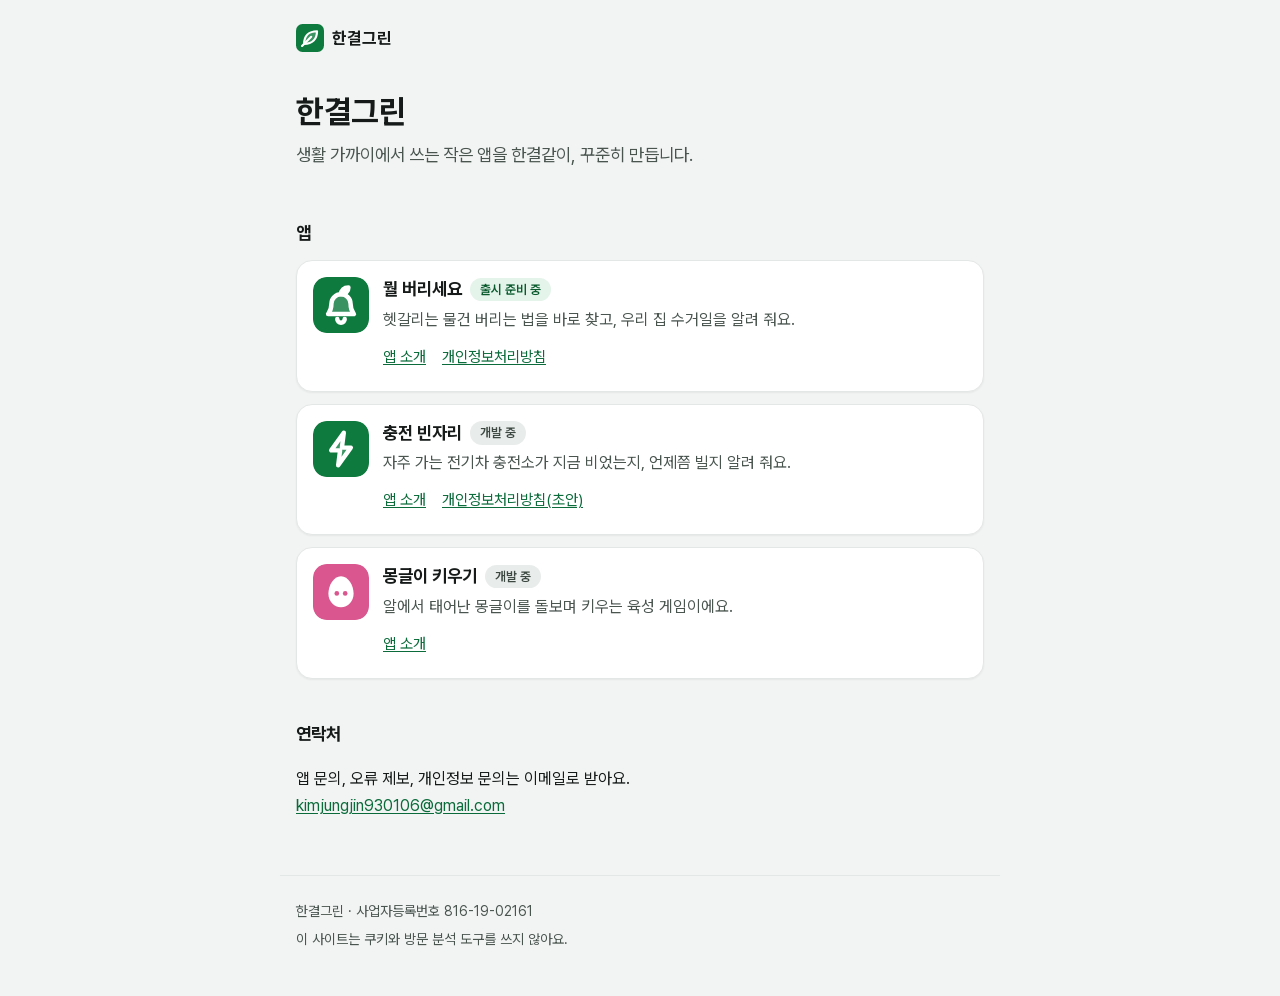
==== index.html @ 0e4de714 "한결그린 사이트 첫 게시: 앱 소개·개인정보처리방침·app-ads.txt 자리" ====
<!doctype html>
<html lang="ko">
<head>
<meta charset="utf-8">
<meta name="viewport" content="width=device-width, initial-scale=1">
<title>한결그린</title>
<meta name="description" content="한결그린이 만드는 앱: 뭘 버리세요(분리배출 검색·수거일 알림), 충전 빈자리, 몽글이 키우기.">
<meta name="format-detection" content="telephone=no">
<meta name="theme-color" content="#f2f4f3" media="(prefers-color-scheme: light)">
<meta name="theme-color" content="#0f1211" media="(prefers-color-scheme: dark)">
<meta property="og:type" content="website">
<meta property="og:title" content="한결그린">
<meta property="og:description" content="생활 가까이에서 쓰는 작은 앱을 꾸준히 만듭니다.">
<link rel="icon" href="assets/favicon.svg" type="image/svg+xml">
<link rel="apple-touch-icon" href="assets/apple-touch-icon.png">
<link rel="stylesheet" href="assets/site.css">
</head>
<body>
<header class="site-head wrap">
  <a class="brand" href="./" aria-current="page">
    <svg viewBox="0 0 24 24" aria-hidden="true"><rect width="24" height="24" rx="5.5" fill="#0E7A3E"/><g fill="none" stroke="#fff" stroke-width="1.9" stroke-linecap="round" stroke-linejoin="round"><path d="M7 17C7 10.4 11 6.2 18 6.2C18 13 14 17 7 17z" fill="#fff" fill-opacity=".2"/><path d="M5.2 18.8L13 11"/></g></svg>
    한결그린
  </a>
</header>

<main class="wrap">
  <section class="hero">
    <h1>한결그린</h1>
    <p class="lead">생활 가까이에서 쓰는 작은 앱을 한결같이, 꾸준히 만듭니다.</p>
  </section>

  <h2 class="section" id="apps">앱</h2>
  <ul class="apps">
    <li class="app-card">
      <div class="app-icon"><img src="assets/waste/icon.svg" alt="" width="56" height="56"></div>
      <div>
        <div class="app-title"><h3><a href="apps/waste/">뭘 버리세요</a></h3><span class="badge badge-ready">출시 준비 중</span></div>
        <p>헷갈리는 물건 버리는 법을 바로 찾고, 우리 집 수거일을 알려 줘요.</p>
        <ul class="links">
          <li><a href="apps/waste/">앱 소개</a></li>
          <li><a href="apps/waste/privacy.html">개인정보처리방침</a></li>
        </ul>
      </div>
    </li>
    <li class="app-card">
      <div class="app-icon"><svg viewBox="0 0 24 24" aria-hidden="true"><rect width="24" height="24" rx="5.5" fill="#0E7A3E"/><path d="M13.2 5L7.8 12.6h3.8L10.8 19l5.4-7.6h-3.8z" fill="#fff" fill-opacity=".2" stroke="#fff" stroke-width="1.9" stroke-linecap="round" stroke-linejoin="round"/></svg></div>
      <div>
        <div class="app-title"><h3><a href="apps/ev/">충전 빈자리</a></h3><span class="badge badge-dev">개발 중</span></div>
        <p>자주 가는 전기차 충전소가 지금 비었는지, 언제쯤 빌지 알려 줘요.</p>
        <ul class="links">
          <li><a href="apps/ev/">앱 소개</a></li>
          <li><a href="apps/ev/privacy.html">개인정보처리방침(초안)</a></li>
        </ul>
      </div>
    </li>
    <li class="app-card">
      <div class="app-icon"><svg viewBox="0 0 24 24" aria-hidden="true"><rect width="24" height="24" rx="5.5" fill="#D9578E"/><path d="M12 5.2c-3.2 0-5.4 4-5.4 7.5 0 3.2 2.4 5.8 5.4 5.8s5.4-2.6 5.4-5.8c0-3.5-2.2-7.5-5.4-7.5z" fill="#fff"/><circle cx="10.2" cy="12.6" r="1" fill="#D9578E"/><circle cx="13.8" cy="12.6" r="1" fill="#D9578E"/></svg></div>
      <div>
        <div class="app-title"><h3><a href="apps/pet/">몽글이 키우기</a></h3><span class="badge badge-dev">개발 중</span></div>
        <p>알에서 태어난 몽글이를 돌보며 키우는 육성 게임이에요.</p>
        <ul class="links">
          <li><a href="apps/pet/">앱 소개</a></li>
        </ul>
      </div>
    </li>
  </ul>

  <h2 class="section" id="contact">연락처</h2>
  <p>앱 문의, 오류 제보, 개인정보 문의는 이메일로 받아요.<br>
    <a href="mailto:kimjungjin930106@gmail.com">kimjungjin930106@gmail.com</a></p>
</main>

<footer class="site-foot wrap">
  <p>한결그린 · 사업자등록번호 816-19-02161</p>
  <p>이 사이트는 쿠키와 방문 분석 도구를 쓰지 않아요.</p>
</footer>
</body>
</html>
---- assets/site.css ----
/* 한결그린 사이트 공통 스타일. 외부 주소·쿠키·추적 없음. 색은 앱 1(뭘 버리세요)의 토큰과 같다. */

/* Pretendard Variable (SIL OFL 1.1, assets/fonts/LICENSE-Pretendard.txt).
   2MB라서 font-display: optional — 느린 첫 방문은 기기 글꼴로 바로 보이고, 받아 둔 뒤부터 Pretendard로 보인다.
   더 가볍게 하려면 이 @font-face 블록과 assets/fonts/ 폴더를 지우면 된다(기기 글꼴로 그대로 동작). */
@font-face {
  font-family: 'Pretendard Variable';
  font-weight: 45 920;
  font-style: normal;
  font-display: optional;
  src: url('fonts/PretendardVariable.woff2') format('woff2-variations'),
       url('fonts/PretendardVariable.woff2') format('woff2');
}

:root {
  --bg: #f2f4f3;
  --surface: #ffffff;
  --text: #161b19;
  --muted: #4a5550;
  --line: #e3e7e5;
  --accent: #0e7a3e;
  --accent-text: #0b6b3b;
  --accent-soft: #e4f4ea;
  --on-accent-soft: #0a5a2e;
  --neutral-soft: #e8ecea;
  --on-neutral-soft: #3d4843;
  --warn-soft: #fbf0db;
  --on-warn-soft: #6e4a00;
  --shadow: 0 1px 2px rgba(22, 27, 25, 0.06);
  --radius: 16px;
  --font: 'Pretendard Variable', Pretendard, -apple-system, BlinkMacSystemFont, system-ui,
    'Apple SD Gothic Neo', 'Noto Sans KR', 'Malgun Gothic', 'Segoe UI', sans-serif;
  color-scheme: light dark;
}

@media (prefers-color-scheme: dark) {
  :root {
    --bg: #0f1211;
    --surface: #191d1b;
    --text: #eef2f0;
    --muted: #a9b4af;
    --line: #2c3330;
    --accent: #4fcb82;
    --accent-text: #5fd08d;
    --accent-soft: #143222;
    --on-accent-soft: #8fe3b0;
    --neutral-soft: #242a27;
    --on-neutral-soft: #c3ccc8;
    --warn-soft: #2e2512;
    --on-warn-soft: #f0c872;
    --shadow: none;
  }
}

*, *::before, *::after { box-sizing: border-box; }
html { -webkit-text-size-adjust: 100%; text-size-adjust: 100%; }
body {
  margin: 0;
  background: var(--bg);
  color: var(--text);
  font-family: var(--font);
  font-size: 16px;
  line-height: 1.7;
  word-break: keep-all;
  overflow-wrap: anywhere;
}
img, svg { display: block; max-width: 100%; }
a { color: var(--accent-text); text-underline-offset: 2px; }
a:hover { text-decoration-thickness: 2px; }
:focus-visible { outline: 2px solid var(--accent); outline-offset: 2px; border-radius: 4px; }

.wrap { max-width: 720px; margin: 0 auto; padding: 0 16px; }

/* ── 머리·꼬리 ── */
.site-head { padding-top: 16px; padding-bottom: 8px; }
.brand {
  display: inline-flex; align-items: center; gap: 8px;
  color: var(--text); text-decoration: none; font-weight: 700; font-size: 1.05rem;
  min-height: 44px;
}
.brand svg { width: 28px; height: 28px; flex: none; }
.crumbs { margin: 0; font-size: 0.9rem; color: var(--muted); }
.crumbs a { color: var(--muted); }
.site-foot {
  margin-top: 56px; padding-top: 24px; padding-bottom: 40px; border-top: 1px solid var(--line);
  color: var(--muted); font-size: 0.875rem;
}
.site-foot p { margin: 0 0 4px; }
.site-foot a { color: var(--muted); }

/* ── 첫 화면 ── */
.hero { padding: 24px 0 8px; }
.hero h1 { font-size: 2rem; line-height: 1.25; margin: 0 0 8px; letter-spacing: -0.01em; }
.lead { font-size: 1.1rem; color: var(--muted); margin: 0; }

h2.section { font-size: 1.1rem; margin: 40px 0 12px; }

/* ── 앱 카드 ── */
.apps { list-style: none; margin: 0; padding: 0; display: grid; gap: 12px; }
.app-card {
  display: grid; grid-template-columns: 56px 1fr; gap: 14px; align-items: start;
  background: var(--surface); border: 1px solid var(--line); border-radius: var(--radius);
  padding: 16px; box-shadow: var(--shadow);
}
.app-icon { width: 56px; height: 56px; border-radius: 14px; overflow: hidden; }
.app-icon svg, .app-icon img { width: 100%; height: 100%; }
.app-card h3 { margin: 0; font-size: 1.1rem; line-height: 1.4; }
.app-card h3 a { color: var(--text); text-decoration: none; }
.app-card h3 a:hover { text-decoration: underline; }
.app-card p { margin: 4px 0 8px; color: var(--muted); }
.app-title { display: flex; flex-wrap: wrap; align-items: center; gap: 4px 8px; }
.links { display: flex; flex-wrap: wrap; gap: 4px 16px; margin: 0; padding: 0; list-style: none; font-size: 0.95rem; }
.links a { display: inline-block; padding: 4px 0; }

.badge {
  display: inline-block; font-size: 0.8rem; font-weight: 600; line-height: 1.5;
  padding: 2px 10px; border-radius: 999px; white-space: nowrap;
}
.badge-ready { background: var(--accent-soft); color: var(--on-accent-soft); }
.badge-dev { background: var(--neutral-soft); color: var(--on-neutral-soft); }
.badge-draft { background: var(--warn-soft); color: var(--on-warn-soft); }

/* ── 앱 소개 페이지 ── */
.app-head { display: flex; align-items: center; gap: 16px; padding: 24px 0 4px; }
.app-head .app-icon { width: 72px; height: 72px; border-radius: 18px; flex: none; }
.app-head h1 { font-size: 1.6rem; line-height: 1.3; margin: 0 0 4px; }
.points { margin: 20px 0 0; padding-left: 1.2em; }
.points li { margin: 6px 0; }
.facts { display: flex; flex-wrap: wrap; gap: 8px; list-style: none; padding: 0; margin: 20px 0 0; }
.facts li {
  background: var(--surface); border: 1px solid var(--line); border-radius: 999px;
  padding: 4px 12px; font-size: 0.9rem; color: var(--muted);
}
.actions { display: flex; flex-wrap: wrap; gap: 8px; margin: 24px 0 0; }
.btn {
  display: inline-flex; align-items: center; justify-content: center; gap: 8px;
  min-height: 48px; padding: 10px 18px; border-radius: 12px;
  font: inherit; font-weight: 600; text-decoration: none;
  background: var(--surface); color: var(--text); border: 1px solid var(--line);
}
.btn-primary { background: var(--accent); color: #fff; border-color: var(--accent); }
@media (prefers-color-scheme: dark) { .btn-primary { color: #04210f; } }
/* 아직 누를 수 없는 자리(출시 전 스토어 버튼). 링크가 아니라 span이라 눌리지 않는다 */
.btn-off { background: transparent; color: var(--muted); border-style: dashed; cursor: default; }

.shots {
  display: grid; grid-auto-flow: column; grid-auto-columns: 62%; gap: 12px;
  margin: 28px -16px 0; padding: 0 16px 8px;
  overflow-x: auto; scroll-snap-type: x mandatory; overscroll-behavior-x: contain;
  list-style: none;
}
.shots li { scroll-snap-align: start; }
.shots img {
  width: 100%; height: auto; aspect-ratio: 9 / 16;
  border-radius: 14px; border: 1px solid var(--line); background: var(--surface);
}
@media (min-width: 600px) {
  .shots { grid-auto-flow: row; grid-template-columns: repeat(3, 1fr); margin: 28px 0 0; padding: 0; overflow: visible; }
}

.small { font-size: 0.9rem; color: var(--muted); }

/* ── 문서(개인정보처리방침) ── */
.doc { padding-top: 16px; }
.doc h1 { font-size: 1.6rem; line-height: 1.3; margin: 8px 0 12px; }
.doc h2 { font-size: 1.15rem; margin: 36px 0 10px; padding-top: 20px; border-top: 1px solid var(--line); }
.doc p, .doc ul { margin: 0 0 12px; }
.doc ul { padding-left: 1.2em; }
.doc li { margin: 4px 0; }
.doc .date { color: var(--muted); }
.table-wrap { overflow-x: auto; margin: 0 0 12px; }
.doc table { width: 100%; border-collapse: collapse; background: var(--surface); border-radius: 12px; overflow: hidden; }
.doc th, .doc td { text-align: left; vertical-align: top; padding: 10px 12px; border-bottom: 1px solid var(--line); }
.doc th { font-weight: 600; color: var(--muted); }
.doc th[scope='row'] { width: 34%; }
.doc td:first-child:not(:last-child) { width: 62%; }
.doc tr:last-child th, .doc tr:last-child td { border-bottom: 0; }

.note {
  background: var(--warn-soft); color: var(--on-warn-soft);
  border-radius: 12px; padding: 12px 14px; margin: 0 0 16px;
}
.note strong { font-weight: 700; }

/* ── 404 ── */
.center { text-align: center; padding-top: 64px; padding-bottom: 16px; }
.center h1 { font-size: 1.5rem; margin: 0 0 8px; }
.center .actions { justify-content: center; }

@media (prefers-reduced-motion: no-preference) {
  html { scroll-behavior: smooth; }
}
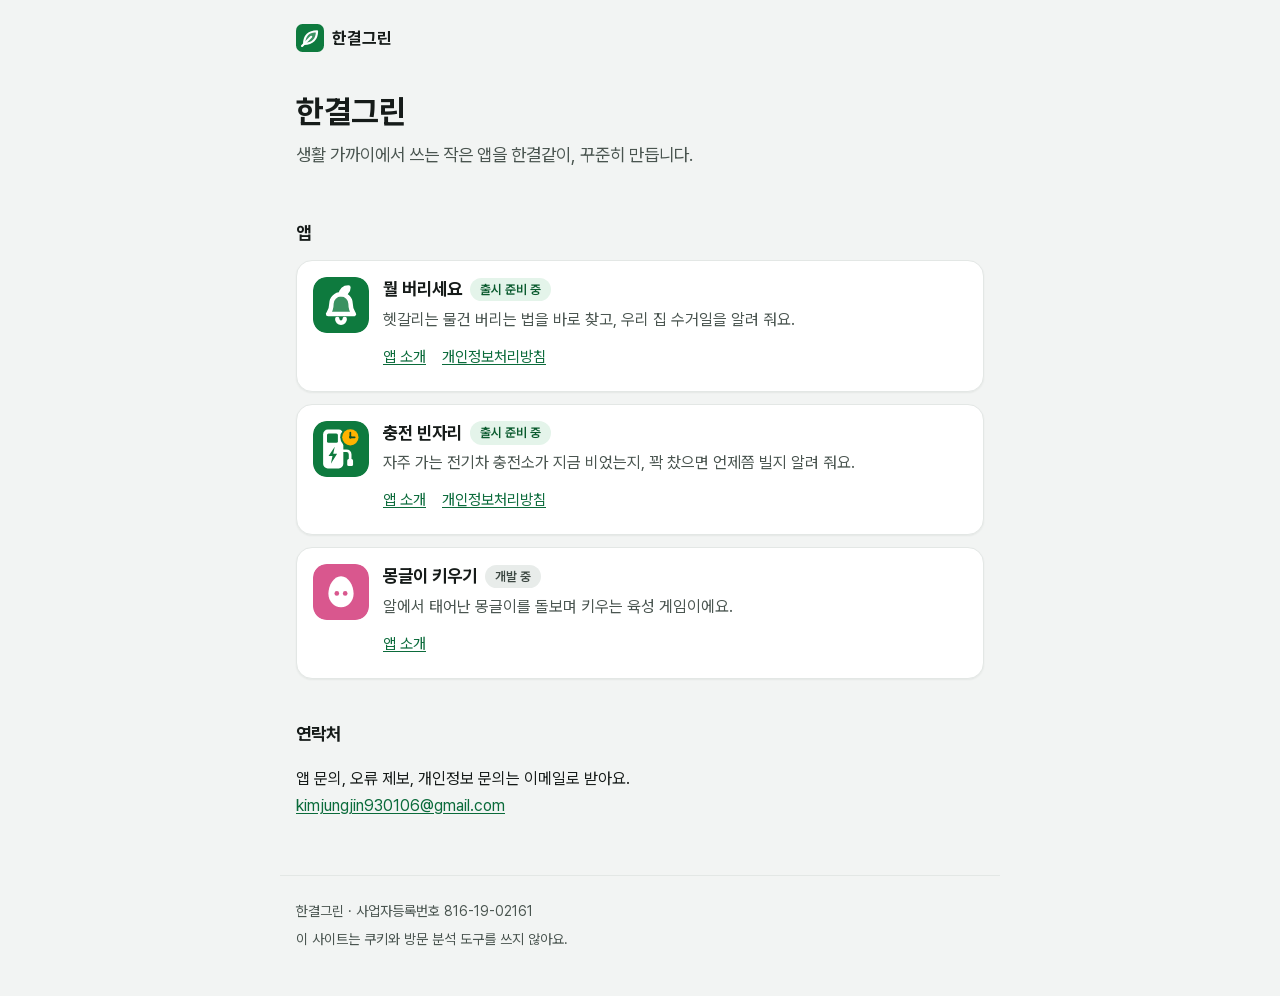
==== commit a0600c02: "충전 빈자리: 개인정보처리방침 확정본(시행 2026-10-15)·소개 페이지 갱신 Co-Authored-By: Claude Opus 5.5 <noreply@anthropic.com" ====
--- a/index.html
+++ b/index.html
@@ -2,6 +2,7 @@
 <html lang="ko">
 <head>
 <meta charset="utf-8">
+  <meta name="google-site-verification" content="n6l5jlhORDo2qkWOUCA81MoIJ1FJAPP_f1CW55NaMXo" />
 <meta name="viewport" content="width=device-width, initial-scale=1">
 <title>한결그린</title>
 <meta name="description" content="한결그린이 만드는 앱: 뭘 버리세요(분리배출 검색·수거일 알림), 충전 빈자리, 몽글이 키우기.">
@@ -43,13 +44,13 @@
       </div>
     </li>
     <li class="app-card">
-      <div class="app-icon"><svg viewBox="0 0 24 24" aria-hidden="true"><rect width="24" height="24" rx="5.5" fill="#0E7A3E"/><path d="M13.2 5L7.8 12.6h3.8L10.8 19l5.4-7.6h-3.8z" fill="#fff" fill-opacity=".2" stroke="#fff" stroke-width="1.9" stroke-linecap="round" stroke-linejoin="round"/></svg></div>
+      <div class="app-icon"><svg viewBox="18 18 72 72" aria-hidden="true"><rect x="18" y="18" width="72" height="72" rx="16.5" fill="#0E7A3E"/><path d="M37,29H51A6,6,0,0,1,57,35V73A6,6,0,0,1,51,79H37A6,6,0,0,1,31,73V35A6,6,0,0,1,37,29Z" fill="#FFFFFF"/><path d="M38,34H48A2,2,0,0,1,50,36V44A2,2,0,0,1,48,46H38A2,2,0,0,1,36,44V36A2,2,0,0,1,38,34Z" fill="#0E7A3E"/><path d="M46,51L38,63L43,63L41,73L49,60L44,60Z" fill="#0E7A3E"/><path d="M56,54.5H61A6.5,6.5,0,0,1,67.5,61V68H64V61A3,3,0,0,0,61,58H56Z" fill="#FFFFFF"/><path d="M64,67H67.5A2,2,0,0,1,69.5,69V74A2,2,0,0,1,67.5,76H64A2,2,0,0,1,62,74V69A2,2,0,0,1,64,67Z" fill="#FFFFFF"/><path d="M53,39A13,13,0,1,0,79,39A13,13,0,1,0,53,39Z" fill="#0E7A3E"/><path d="M55.5,39A10.5,10.5,0,1,0,76.5,39A10.5,10.5,0,1,0,55.5,39Z" fill="#FFB300"/><path d="M64.9,33A1.1,1.1,0,0,1,67.1,33V39H64.9Z" fill="#0B4F29"/><path d="M66,37.9H71.6A1.1,1.1,0,0,1,71.6,40.1H66Z" fill="#0B4F29"/><path d="M64.3,39A1.7,1.7,0,1,0,67.7,39A1.7,1.7,0,1,0,64.3,39Z" fill="#0B4F29"/></svg></div>
       <div>
-        <div class="app-title"><h3><a href="apps/ev/">충전 빈자리</a></h3><span class="badge badge-dev">개발 중</span></div>
-        <p>자주 가는 전기차 충전소가 지금 비었는지, 언제쯤 빌지 알려 줘요.</p>
+        <div class="app-title"><h3><a href="apps/ev/">충전 빈자리</a></h3><span class="badge badge-ready">출시 준비 중</span></div>
+        <p>자주 가는 전기차 충전소가 지금 비었는지, 꽉 찼으면 언제쯤 빌지 알려 줘요.</p>
         <ul class="links">
           <li><a href="apps/ev/">앱 소개</a></li>
-          <li><a href="apps/ev/privacy.html">개인정보처리방침(초안)</a></li>
+          <li><a href="apps/ev/privacy.html">개인정보처리방침</a></li>
         </ul>
       </div>
     </li>
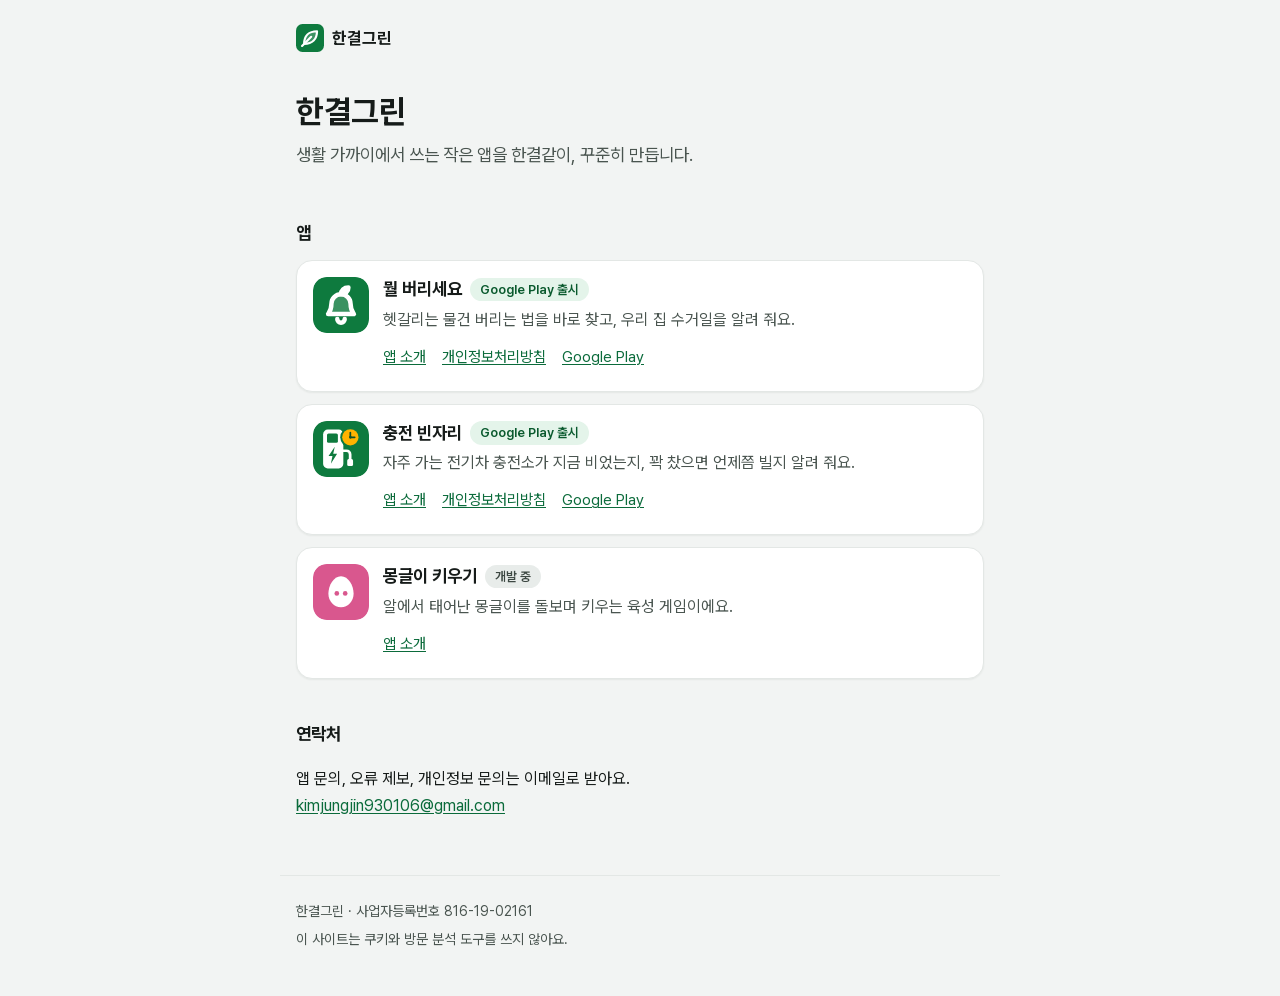
==== commit ef1fd06a: "두 앱 Google Play 출시: 받기 버튼·출시 배지 Co-Authored-By: Claude Opus 5.5 <noreply@anthropic.com>" ====
--- a/index.html
+++ b/index.html
@@ -35,22 +35,24 @@
     <li class="app-card">
       <div class="app-icon"><img src="assets/waste/icon.svg" alt="" width="56" height="56"></div>
       <div>
-        <div class="app-title"><h3><a href="apps/waste/">뭘 버리세요</a></h3><span class="badge badge-ready">출시 준비 중</span></div>
+        <div class="app-title"><h3><a href="apps/waste/">뭘 버리세요</a></h3><span class="badge badge-ready">Google Play 출시</span></div>
         <p>헷갈리는 물건 버리는 법을 바로 찾고, 우리 집 수거일을 알려 줘요.</p>
         <ul class="links">
           <li><a href="apps/waste/">앱 소개</a></li>
           <li><a href="apps/waste/privacy.html">개인정보처리방침</a></li>
+          <li><a href="https://play.google.com/store/apps/details?id=kr.hangyeolgreen.wastealarm">Google Play</a></li>
         </ul>
       </div>
     </li>
     <li class="app-card">
       <div class="app-icon"><svg viewBox="18 18 72 72" aria-hidden="true"><rect x="18" y="18" width="72" height="72" rx="16.5" fill="#0E7A3E"/><path d="M37,29H51A6,6,0,0,1,57,35V73A6,6,0,0,1,51,79H37A6,6,0,0,1,31,73V35A6,6,0,0,1,37,29Z" fill="#FFFFFF"/><path d="M38,34H48A2,2,0,0,1,50,36V44A2,2,0,0,1,48,46H38A2,2,0,0,1,36,44V36A2,2,0,0,1,38,34Z" fill="#0E7A3E"/><path d="M46,51L38,63L43,63L41,73L49,60L44,60Z" fill="#0E7A3E"/><path d="M56,54.5H61A6.5,6.5,0,0,1,67.5,61V68H64V61A3,3,0,0,0,61,58H56Z" fill="#FFFFFF"/><path d="M64,67H67.5A2,2,0,0,1,69.5,69V74A2,2,0,0,1,67.5,76H64A2,2,0,0,1,62,74V69A2,2,0,0,1,64,67Z" fill="#FFFFFF"/><path d="M53,39A13,13,0,1,0,79,39A13,13,0,1,0,53,39Z" fill="#0E7A3E"/><path d="M55.5,39A10.5,10.5,0,1,0,76.5,39A10.5,10.5,0,1,0,55.5,39Z" fill="#FFB300"/><path d="M64.9,33A1.1,1.1,0,0,1,67.1,33V39H64.9Z" fill="#0B4F29"/><path d="M66,37.9H71.6A1.1,1.1,0,0,1,71.6,40.1H66Z" fill="#0B4F29"/><path d="M64.3,39A1.7,1.7,0,1,0,67.7,39A1.7,1.7,0,1,0,64.3,39Z" fill="#0B4F29"/></svg></div>
       <div>
-        <div class="app-title"><h3><a href="apps/ev/">충전 빈자리</a></h3><span class="badge badge-ready">출시 준비 중</span></div>
+        <div class="app-title"><h3><a href="apps/ev/">충전 빈자리</a></h3><span class="badge badge-ready">Google Play 출시</span></div>
         <p>자주 가는 전기차 충전소가 지금 비었는지, 꽉 찼으면 언제쯤 빌지 알려 줘요.</p>
         <ul class="links">
           <li><a href="apps/ev/">앱 소개</a></li>
           <li><a href="apps/ev/privacy.html">개인정보처리방침</a></li>
+          <li><a href="https://play.google.com/store/apps/details?id=kr.hangyeolgreen.evspot">Google Play</a></li>
         </ul>
       </div>
     </li>
